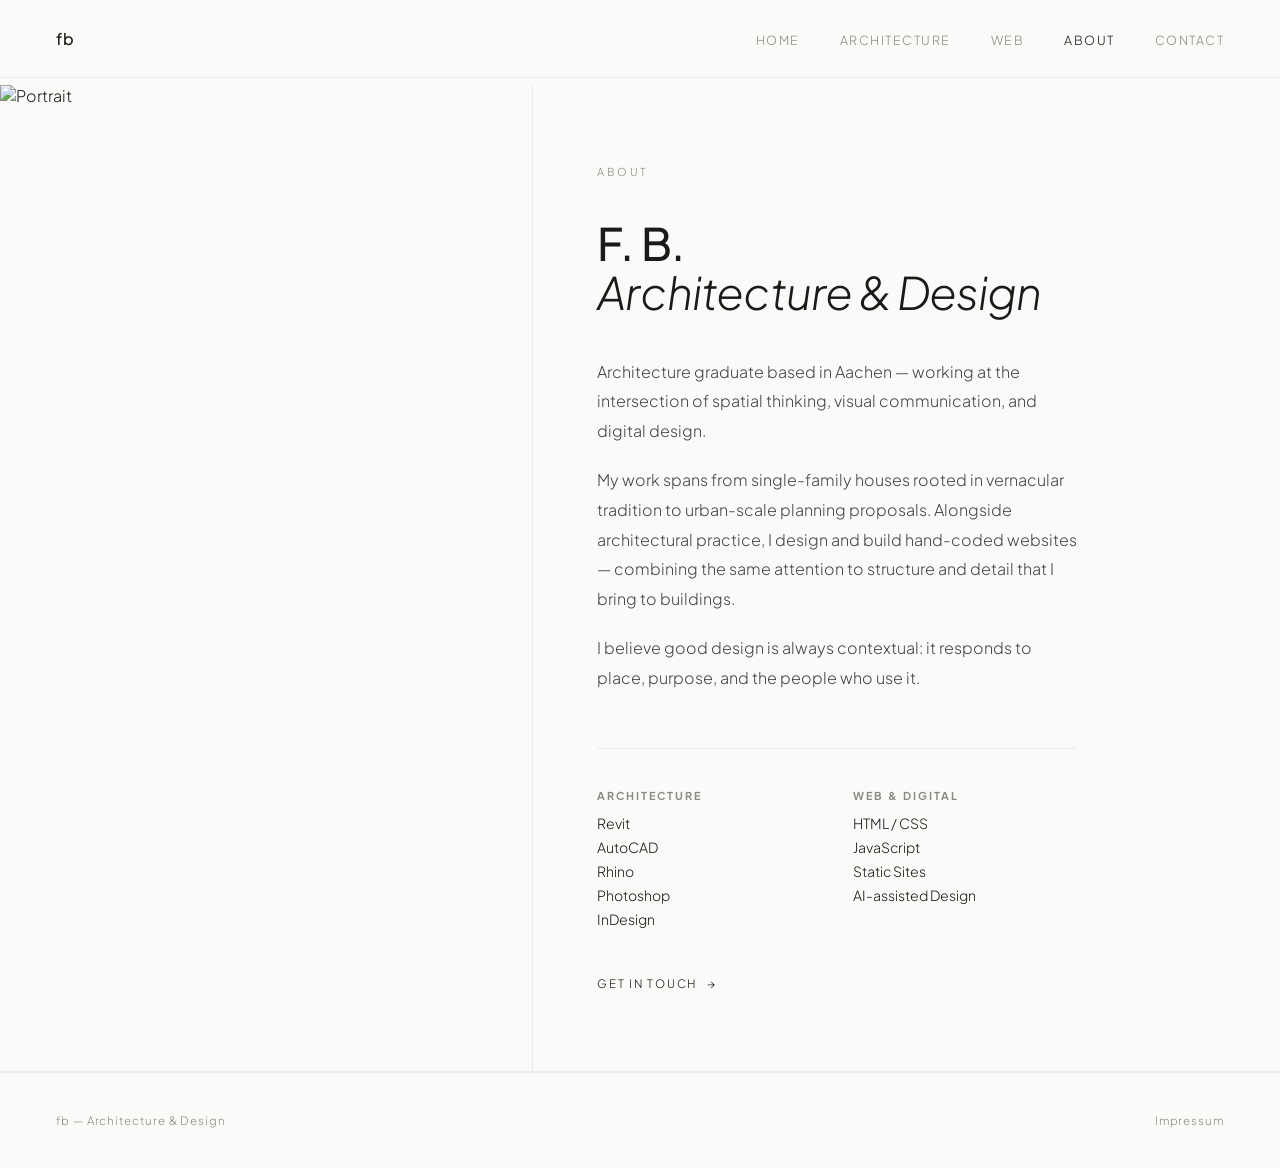
==== about.html @ b3b2c703 "Add files via upload" ====
<!DOCTYPE html>
<html lang="en">
<head>
  <meta charset="UTF-8" />
  <meta name="viewport" content="width=device-width, initial-scale=1.0"/>
  <title>FB — About</title>
  <link rel="stylesheet" href="main.css" />
  <script src="main.js" defer></script>
  <style>
    .about-grid {
      margin-top: 85px;
      display: grid;
      grid-template-columns: 5fr 7fr;
      grid-template-rows: 1fr;
      min-height: calc(100vh - 85px - 81px);
      border-bottom: 1px solid var(--light);
    }

    .about-photo {
      border-right: 1px solid var(--light);
      overflow: hidden;
      position: relative;
    }

    .about-photo img {
      position: absolute;
      top: 0; left: 0;
      width: 100%;
      height: 100%;
      object-fit: cover;
      object-position: 80% top;
      display: block;
      filter: grayscale(20%);
    }

    .about-text {
      padding: 80px 64px;
      display: flex;
      flex-direction: column;
      justify-content: center;
    }

    .about-eyebrow {
      font-size: 0.68rem;
      letter-spacing: 0.22em;
      text-transform: uppercase;
      color: var(--gray);
      margin-bottom: 40px;
    }

    .about-text h1 {
      font-size: clamp(2rem, 3.5vw, 3rem);
      font-weight: 500;
      letter-spacing: -0.02em;
      line-height: 1.1;
      margin-bottom: 40px;
    }

    .about-text h1 em { font-style: italic; font-weight: 300; }

    .about-body { max-width: 480px; }

    .about-body p {
      font-size: 1rem;
      line-height: 1.85;
      color: #444;
      margin-bottom: 20px;
    }

    .about-body p:last-of-type { margin-bottom: 0; }

    .about-skills {
      margin-top: 56px;
      padding-top: 40px;
      border-top: 1px solid var(--light);
      display: grid;
      grid-template-columns: 1fr 1fr;
      gap: 32px;
      max-width: 480px;
    }

    .skill-group h4 {
      font-size: 0.68rem;
      letter-spacing: 0.18em;
      text-transform: uppercase;
      color: var(--gray);
      margin-bottom: 12px;
    }

    .skill-group ul { list-style: none; display: flex; flex-direction: column; gap: 6px; }
    .skill-group ul li { font-size: 0.875rem; color: var(--black); }

    .about-cta {
      margin-top: 48px;
      display: inline-flex;
      align-items: center;
      gap: 10px;
      font-size: 0.72rem;
      letter-spacing: 0.15em;
      text-transform: uppercase;
      text-decoration: none;
      color: var(--black);
      transition: gap 0.2s;
    }

    .about-cta:hover { gap: 16px; }
    .about-cta::after { content: '→'; }

    .about-grid { animation: fadeUp 0.8s ease 0.1s both; }

    @media (max-width: 900px) {
      .about-grid { grid-template-columns: 1fr; min-height: auto; }
      .about-photo { height: 60vw; border-right: none; border-bottom: 1px solid var(--light); }
      .about-text { padding: 48px 24px; }
      .about-skills { grid-template-columns: 1fr; gap: 24px; }
    }
  </style>
</head>
<body>

  <nav>
    <a class="nav-logo" href="index.html">fb</a>
    <ul class="nav-links">
      <li><a href="index.html">Home</a></li>
      <li><a href="projects.html">Architecture</a></li>
      <li><a href="web.html">Web</a></li>
      <li><a href="about.html" class="active">About</a></li>
      <li><a href="contact.html">Contact</a></li>
    </ul>
    <button class="burger" id="burger" aria-label="Menu">
      <span></span><span></span><span></span>
    </button>
  </nav>

  <div class="nav-overlay" id="navOverlay">
    <ul class="nav-links">
      <li><a href="index.html">Home</a></li>
      <li><a href="projects.html">Architecture</a></li>
      <li><a href="web.html">Web</a></li>
      <li><a href="about.html">About</a></li>
      <li><a href="contact.html">Contact</a></li>
    </ul>
  </div>

  <div class="about-grid">
    <div class="about-photo">
      <img src="images/portrait.jpg" alt="Portrait" />
    </div>
    <div class="about-text">
      <p class="about-eyebrow">About</p>
      <h1>F. B.<br><em>Architecture & Design</em></h1>
      <div class="about-body">
        <p>Architecture graduate based in Aachen — working at the intersection of spatial thinking, visual communication, and digital design.</p>
        <p>My work spans from single-family houses rooted in vernacular tradition to urban-scale planning proposals. Alongside architectural practice, I design and build hand-coded websites — combining the same attention to structure and detail that I bring to buildings.</p>
        <p>I believe good design is always contextual: it responds to place, purpose, and the people who use it.</p>
      </div>

      <div class="about-skills">
        <div class="skill-group">
          <h4>Architecture</h4>
          <ul>
            <li>Revit</li>
            <li>AutoCAD</li>
            <li>Rhino</li>
            <li>Photoshop</li>
            <li>InDesign</li>
          </ul>
        </div>
        <div class="skill-group">
          <h4>Web & Digital</h4>
          <ul>
            <li>HTML / CSS</li>
            <li>JavaScript</li>
            <li>Static Sites</li>
            <li>AI-assisted Design</li>
          </ul>
        </div>
      </div>

      <a class="about-cta" href="contact.html">Get in touch</a>
    </div>
  </div>

  <footer>
    <p>fb — Architecture &amp; Design</p>
    <p><a href="impressum.html">Impressum</a></p>
  </footer>

  <script>
    const burger = document.getElementById('burger');
    const overlay = document.getElementById('navOverlay');
    burger.addEventListener('click', () => {
      burger.classList.toggle('open');
      overlay.classList.toggle('open');
      document.body.style.overflow = overlay.classList.contains('open') ? 'hidden' : '';
    });
    overlay.querySelectorAll('a').forEach(a => a.addEventListener('click', () => {
      burger.classList.remove('open');
      overlay.classList.remove('open');
      document.body.style.overflow = '';
    }));
  </script>

</body>
</html>
---- main.css ----
/* ============================================================
   FB PORTFOLIO — main.css
   Central stylesheet — import in every page
   ============================================================ */

/* ============================================================
   FONTS — local variable font (DSGVO-konform)
   ============================================================ */

@font-face {
  font-family: 'Plus Jakarta Sans';
  src: url('fonts/PlusJakartaSans-VariableFont_wght.woff2') format('woff2-variations');
  font-weight: 100 900;
  font-style: normal;
  font-display: swap;
}

@font-face {
  font-family: 'Plus Jakarta Sans';
  src: url('fonts/PlusJakartaSans-Italic-VariableFont_wght.woff2') format('woff2-variations');
  font-weight: 100 900;
  font-style: italic;
  font-display: swap;
}

/* RESET */
*, *::before, *::after { box-sizing: border-box; margin: 0; padding: 0; }

/* VARIABLES */
:root {
  --white: #fafaf8;
  --black: #1a1a18;
  --gray: #8a8a85;
  --light: #eeecea;
  --font: 'Plus Jakarta Sans', sans-serif;
}

/* BASE */
html { font-size: 16px; }

body {
  background: var(--white);
  color: var(--black);
  font-family: var(--font);
  font-weight: 300;
  min-height: 100vh;
}

/* ============================================================
   NAVIGATION
   ============================================================ */

nav {
  position: fixed;
  top: 0; left: 0; right: 0;
  z-index: 200;
  display: flex;
  justify-content: space-between;
  align-items: center;
  padding: 28px 56px;
  background: var(--white);
  border-bottom: 1px solid var(--light);
  /* Hide-on-scroll transition */
  transition: transform 0.35s ease;
}

nav.nav-hidden {
  transform: translateY(-100%);
}

.nav-logo {
  font-size: 1rem;
  font-weight: 500;
  letter-spacing: 0.08em;
  text-decoration: none;
  color: var(--black);
  z-index: 201;
}

.nav-links {
  display: flex;
  gap: 40px;
  list-style: none;
}

.nav-links a {
  font-size: 0.78rem;
  letter-spacing: 0.12em;
  text-transform: uppercase;
  text-decoration: none;
  color: var(--gray);
  transition: color 0.2s;
}

.nav-links a:hover,
.nav-links a.active { color: var(--black); }

/* BURGER BUTTON — hidden on desktop */
.burger {
  display: none;
  flex-direction: column;
  justify-content: center;
  gap: 5px;
  width: 32px;
  height: 32px;
  background: none;
  border: none;
  cursor: pointer;
  padding: 0;
  z-index: 201;
}

.burger span {
  display: block;
  width: 24px;
  height: 1.5px;
  background: var(--black);
  transition: transform 0.3s ease, opacity 0.3s ease;
  transform-origin: center;
}

/* Burger open state */
.burger.open span:nth-child(1) { transform: translateY(6.5px) rotate(45deg); }
.burger.open span:nth-child(2) { opacity: 0; }
.burger.open span:nth-child(3) { transform: translateY(-6.5px) rotate(-45deg); }

/* Mobile nav overlay */
.nav-overlay {
  display: none;
  position: fixed;
  inset: 0;
  z-index: 199;
  background: var(--white);
  flex-direction: column;
  justify-content: center;
  align-items: flex-start;
  padding: 0 56px;
}

.nav-overlay.open { display: flex; }

.nav-overlay .nav-links {
  flex-direction: column;
  gap: 0;
}

.nav-overlay .nav-links li {
  border-bottom: 1px solid var(--light);
  width: 100%;
}

.nav-overlay .nav-links a {
  display: block;
  padding: 20px 0;
  font-size: 1.1rem;
  letter-spacing: 0.1em;
  color: var(--black);
}

.nav-overlay .nav-links a:hover { color: var(--gray); }

/* ============================================================
   PAGE OFFSET
   ============================================================ */

.page-start { margin-top: 85px; }

/* ============================================================
   SECTION LABEL
   ============================================================ */

.section-label {
  padding: 48px 56px 0;
  font-size: 0.68rem;
  letter-spacing: 0.22em;
  text-transform: uppercase;
  color: var(--gray);
}

/* ============================================================
   IMAGE BLOCKS
   ============================================================ */

/* Full width — single image */
.img-full { padding: 24px 56px 0; }
.img-full img {
  width: 100%;
  display: block;
  height: 72vh;
  object-fit: cover;
}
.img-full.img-tall img  { height: 88vh; }
.img-full.img-short img { height: 52vh; }

/* Plans: full width, cropped to 60vh like other images */
.img-full.img-plan { padding: 24px 56px 0; }
.img-full.img-plan img {
  width: 100%;
  height: 60vh;
  object-fit: cover;
  object-position: center center;
  display: block;
}

/* ── IMG-BAND ───────────────────────────────────────────────
   Justified row: JS (band.js) sets each img's width in px.
   Default: object-fit cover (photos).
   .img-band-plan: natural height, no crop (drawings).
   ──────────────────────────────────────────────────────── */
.img-band {
  padding: 24px 56px 0;
  display: flex;
  align-items: stretch;
  gap: 4px;
  overflow: hidden;
}

.img-band img {
  display: block;
  object-fit: cover;
  height: 50vh; /* JS overrides width; height is the shared row height */
  flex-shrink: 0;
}

/* Plan band: no crop, height follows proportions from JS width */
.img-band.img-band-plan img {
  height: auto;
  object-fit: unset;
}

/* Captions — same padding, columns match band count via modifier */
.captions { padding: 10px 56px 0; display: flex; gap: 4px; }
.captions span {
  flex: 1;
  font-size: 0.65rem;
  letter-spacing: 0.15em;
  text-transform: uppercase;
  color: var(--gray);
}

/* ============================================================
   DIVIDER & SPACER
   ============================================================ */

.divider {
  margin: 56px 56px 0;
  border: none;
  border-top: 1px solid var(--light);
}

.spacer    { height: 80px; }
.spacer-sm { height: 40px; }

/* ============================================================
   NEXT PROJECT LINK
   ============================================================ */

.next-project {
  display: flex;
  justify-content: space-between;
  align-items: center;
  padding: 64px 56px;
  text-decoration: none;
  color: var(--black);
  border-top: 1px solid var(--light);
  transition: background 0.2s;
  margin-top: 80px;
}

.next-project:hover { background: var(--light); }

.next-label {
  font-size: 0.68rem;
  letter-spacing: 0.22em;
  text-transform: uppercase;
  color: var(--gray);
  margin-bottom: 12px;
}

.next-title {
  font-size: clamp(1.8rem, 3.5vw, 3rem);
  font-weight: 500;
  letter-spacing: -0.02em;
}

.next-title em {
  font-style: italic;
  font-weight: 300;
}

.next-arrow {
  font-size: 2.5rem;
  color: var(--gray);
}

/* ============================================================
   FOOTER
   ============================================================ */

footer {
  padding: 40px 56px;
  border-top: 1px solid var(--light);
  display: flex;
  justify-content: space-between;
  align-items: center;
}

footer p {
  font-size: 0.72rem;
  color: var(--gray);
  letter-spacing: 0.08em;
}

footer a {
  color: var(--gray);
  text-decoration: none;
  transition: color 0.2s;
}

footer a:hover { color: var(--black); }

/* ============================================================
   LIGHTBOX  (main.js)
   ============================================================ */

#lb-overlay {
  display: none;
  position: fixed;
  inset: 0;
  z-index: 1000;
  background: rgba(26, 26, 24, 0.96);
  align-items: center;
  justify-content: center;
  flex-direction: column;
}

#lb-overlay.lb-open { display: flex; }

.lb-img-wrap {
  display: flex;
  align-items: center;
  justify-content: center;
  width: 100%;
  height: 100%;
  padding: 80px 120px 60px;
  cursor: default;
}

.lb-img {
  max-width: 100%;
  max-height: 100%;
  object-fit: contain;
  display: block;
  cursor: default !important;
  transition: opacity 0.15s ease;
}

.lb-img.lb-fade { opacity: 0; }

.lb-caption {
  position: absolute;
  bottom: 28px;
  left: 50%;
  transform: translateX(-50%);
  font-family: var(--font);
  font-size: 0.68rem;
  letter-spacing: 0.18em;
  text-transform: uppercase;
  color: rgba(255,255,255,0.45);
  white-space: nowrap;
  pointer-events: none;
}

.lb-close {
  position: absolute;
  top: 28px; right: 36px;
  background: none;
  border: none;
  color: rgba(255,255,255,0.5);
  font-size: 1rem;
  cursor: pointer;
  padding: 8px;
  line-height: 1;
  font-family: var(--font);
  transition: color 0.2s;
}
.lb-close:hover { color: #fff; }

.lb-prev, .lb-next {
  position: absolute;
  top: 50%; transform: translateY(-50%);
  background: none;
  border: none;
  color: rgba(255,255,255,0.4);
  font-size: 1.5rem;
  cursor: pointer;
  padding: 16px 20px;
  transition: color 0.2s;
  line-height: 1;
}
.lb-prev:hover, .lb-next:hover { color: #fff; }
.lb-prev { left: 16px; }
.lb-next { right: 16px; }

@media (max-width: 900px) {
  .lb-img-wrap { padding: 64px 16px 52px; }
  .lb-prev { left: 4px; }
  .lb-next { right: 4px; }
}

/* ============================================================
   ANIMATIONS
   ============================================================ */

@keyframes fadeUp {
  from { opacity: 0; transform: translateY(20px); }
  to   { opacity: 1; transform: translateY(0); }
}

.fade-up { animation: fadeUp 0.8s ease both; }
.fade-up-1 { animation: fadeUp 0.8s ease 0.1s both; }
.fade-up-2 { animation: fadeUp 0.8s ease 0.2s both; }
.fade-up-3 { animation: fadeUp 0.8s ease 0.3s both; }

/* ============================================================
   RESPONSIVE — MOBILE
   ============================================================ */

@media (max-width: 900px) {

  nav {
    padding: 20px 24px;
  }

  /* Show burger, hide desktop links */
  .burger { display: flex; }
  nav > .nav-links { display: none; }

  .nav-overlay { padding: 0 24px; }

  .page-start { margin-top: 73px; }

  /* Image blocks */
  .section-label { padding: 32px 24px 0; }

  .img-full { padding: 12px 24px 0; }
  .img-full img { height: 56vw; min-height: 180px; }
  .img-full.img-tall img { height: 70vw; }
  .img-full.img-short img { height: 44vw; }
  .img-full.img-plan { padding: 12px 24px 0; }
  .img-full.img-plan img { height: 50vw; }

  /* On mobile: band stacks vertically, each image full width */
  .img-band {
    padding: 12px 24px 0;
    flex-direction: column;
    gap: 4px;
  }

  .img-band img {
    width: 100% !important;  /* override JS-set widths */
    height: auto !important;
  }

  .captions { padding: 8px 24px 0; flex-direction: column; gap: 2px; }

  .divider { margin: 40px 24px 0; }
  .spacer { height: 48px; }

  .next-project { padding: 48px 24px; margin-top: 48px; }

  footer { padding: 32px 24px; flex-direction: column; gap: 8px; }
}
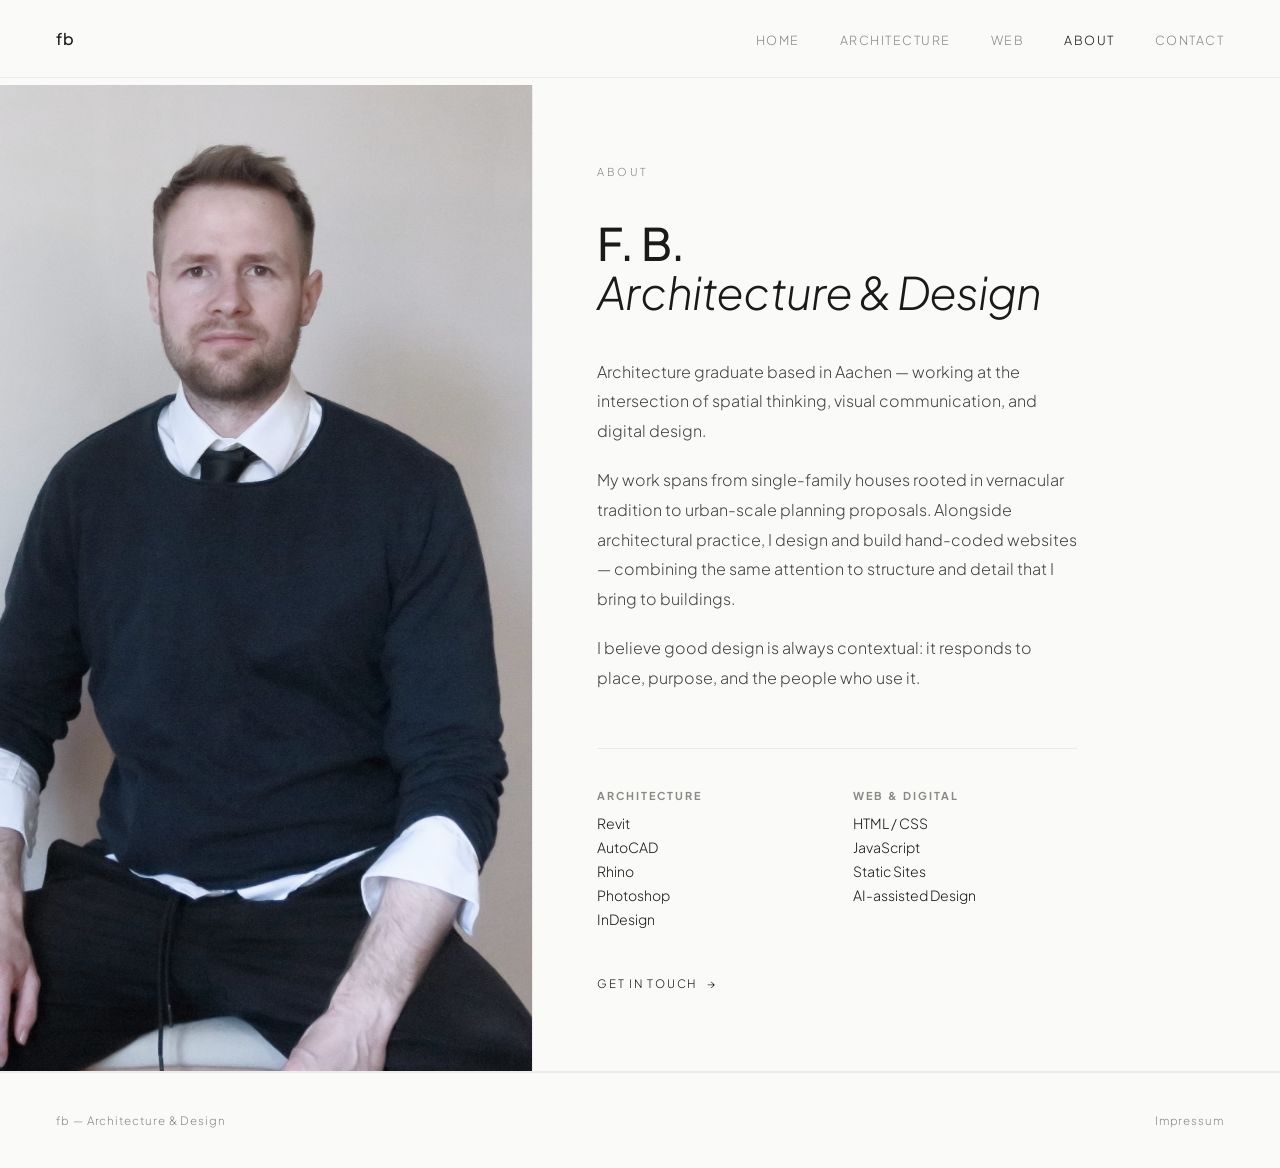
==== commit 2e90482a: "Update about.html" ====
--- a/about.html
+++ b/about.html
@@ -144,7 +144,7 @@
 
   <div class="about-grid">
     <div class="about-photo">
-      <img src="images/portrait.jpg" alt="Portrait" />
+      <img src="images/portrait.JPG" alt="Portrait" />
     </div>
     <div class="about-text">
       <p class="about-eyebrow">About</p>
